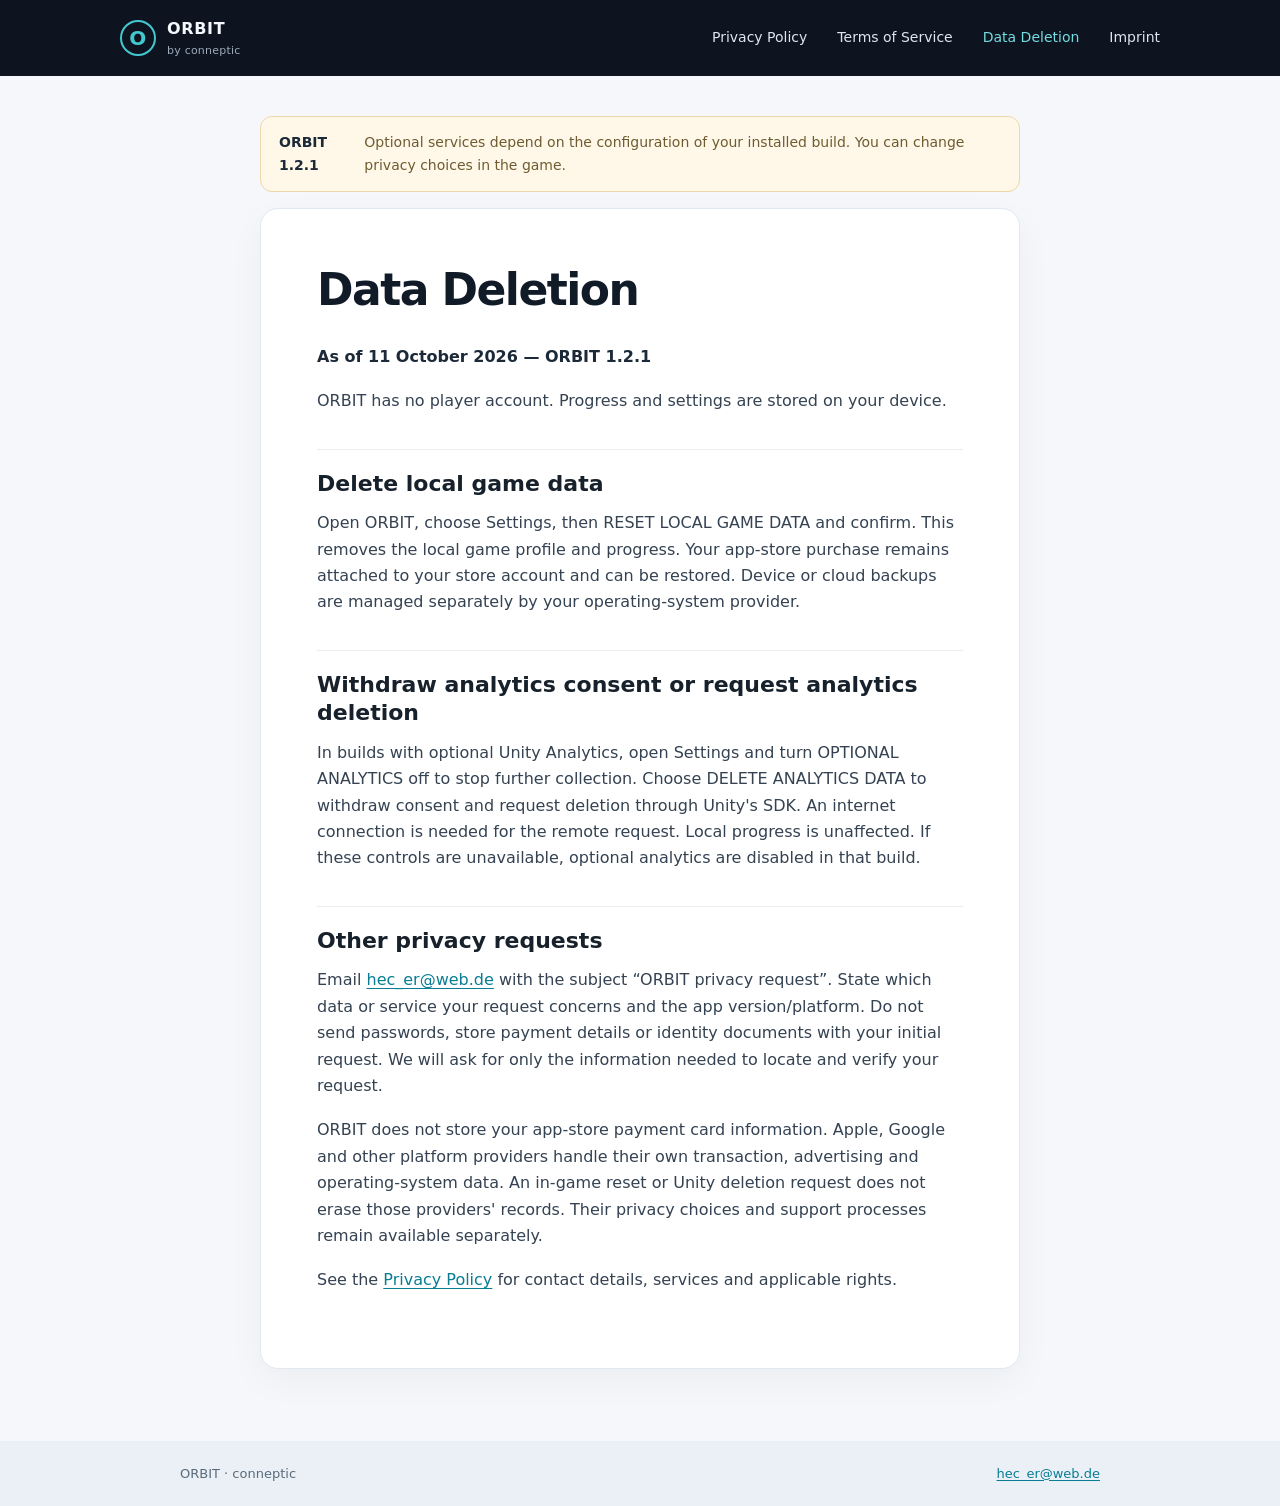
==== deletion.html @ 0f3c7fab "Publish ORBIT 1.2.1 privacy, terms and deletion pages" ====
<!doctype html>
<html lang="en">
<head>
  <meta charset="utf-8">
  <meta name="viewport" content="width=device-width, initial-scale=1">
  <meta name="color-scheme" content="light">
  <title>Data Deletion | ORBIT by conneptic</title>
  <meta name="description" content="Data Deletion for ORBIT, the mobile game by conneptic.">
  <link rel="stylesheet" href="legal.css">
</head>
<body>
  <a class="skip-link" href="#main-content">Skip to content</a>
  <header class="site-header">
    <a class="brand" href="index.html"><span class="brand-mark">O</span><span>ORBIT <small>by conneptic</small></span></a>
    <nav aria-label="Legal documents"><a href="privacy.html">Privacy Policy</a>
<a href="terms.html">Terms of Service</a>
<a href="deletion.html" aria-current="page">Data Deletion</a>
<a href="imprint.html">Imprint</a></nav>
  </header>
  <main id="main-content">
    <div class="draft-note"><strong>ORBIT 1.2.1</strong><span>Optional services depend on the configuration of your installed build. You can change privacy choices in the game.</span></div>
    <article>
      <h1>Data Deletion</h1>
      <p><strong>As of 11 October 2026 — ORBIT 1.2.1</strong></p>
<p>ORBIT has no player account. Progress and settings are stored on your device.</p>
<h2>Delete local game data</h2>
<p>Open ORBIT, choose Settings, then RESET LOCAL GAME DATA and confirm. This removes the local game profile and progress. Your app-store purchase remains attached to your store account and can be restored. Device or cloud backups are managed separately by your operating-system provider.</p>
<h2>Withdraw analytics consent or request analytics deletion</h2>
<p>In builds with optional Unity Analytics, open Settings and turn OPTIONAL ANALYTICS off to stop further collection. Choose DELETE ANALYTICS DATA to withdraw consent and request deletion through Unity's SDK. An internet connection is needed for the remote request. Local progress is unaffected. If these controls are unavailable, optional analytics are disabled in that build.</p>
<h2>Other privacy requests</h2>
<p>Email <a href="mailto:hec_er@web.de">hec_er@web.de</a> with the subject “ORBIT privacy request”. State which data or service your request concerns and the app version/platform. Do not send passwords, store payment details or identity documents with your initial request. We will ask for only the information needed to locate and verify your request.</p>
<p>ORBIT does not store your app-store payment card information. Apple, Google and other platform providers handle their own transaction, advertising and operating-system data. An in-game reset or Unity deletion request does not erase those providers' records. Their privacy choices and support processes remain available separately.</p>
<p>See the <a href="privacy.html">Privacy Policy</a> for contact details, services and applicable rights.</p>
    </article>
  </main>
  <footer><span>ORBIT &middot; conneptic</span><a href="mailto:hec_er@web.de">hec_er@web.de</a></footer>
</body>
</html>
---- legal.css ----
:root {
  color-scheme: light;
  font-family: Inter, ui-sans-serif, system-ui, -apple-system, BlinkMacSystemFont, "Segoe UI", sans-serif;
  color: #17212b;
  background: #f5f7fa;
  font-synthesis: none;
  text-rendering: optimizeLegibility;
}

* { box-sizing: border-box; }
body { margin: 0; min-width: 320px; line-height: 1.65; }
a { color: #087d93; text-underline-offset: .18em; }
a:hover { color: #075b6c; }
a:focus-visible { outline: 3px solid #f0b844; outline-offset: 3px; }
.skip-link { position: absolute; z-index: 2; top: 8px; left: 8px; padding: 10px 14px; transform: translateY(-160%); border-radius: 8px; background: #fff; color: #102131; }
.skip-link:focus { transform: translateY(0); }
.site-header {
  min-height: 76px; padding: 0 max(24px, calc((100vw - 1040px) / 2));
  display: flex; align-items: center; justify-content: space-between; gap: 24px;
  background: #0d1420; color: #f4f7fb;
}
.brand { display: inline-flex; align-items: center; gap: 11px; color: inherit; text-decoration: none; font-weight: 800; letter-spacing: .04em; }
.brand small { display: block; color: #9cabbc; font-size: 11px; font-weight: 500; letter-spacing: .02em; }
.brand-mark { width: 36px; height: 36px; display: grid; place-items: center; border: 2px solid #42c8ce; border-radius: 50%; color: #42c8ce; font-size: 20px; }
nav { display: flex; gap: clamp(12px, 3vw, 30px); }
nav a { color: #dce6ef; text-decoration: none; font-size: 14px; }
nav a[aria-current="page"] { color: #73dce0; }
main { max-width: 920px; min-height: calc(100vh - 142px); margin: 0 auto; padding: 40px 24px 72px; }
article { max-width: 760px; margin: 0 auto; padding: clamp(26px, 6vw, 56px); background: #fff; border: 1px solid #e2e8ef; border-radius: 18px; box-shadow: 0 12px 36px #1522360b; }
h1 { margin: 0 0 28px; color: #111b28; font-size: clamp(32px, 5vw, 44px); line-height: 1.15; letter-spacing: -.035em; }
h2 { margin: 34px 0 12px; padding-top: 20px; border-top: 1px solid #e9eef3; font-size: 22px; line-height: 1.3; }
h3 { margin: 24px 0 10px; font-size: 18px; }
hr { height: 1px; margin: 28px 0; border: 0; background: #e9eef3; }
p, li { color: #344252; font-size: 16px; }
p { margin: 0 0 18px; }
li { margin: 8px 0; padding-left: 4px; }
ul, ol { margin: 10px 0 22px; padding-left: 24px; }
strong { color: #1c2938; }
.draft-note { display: flex; align-items: baseline; gap: 12px; max-width: 760px; margin: 0 auto 16px; padding: 14px 18px; border: 1px solid #ecd7a6; border-radius: 12px; background: #fff8e8; color: #594619; font-size: 14px; }
.draft-note span { color: #6e5b31; }
.intro { max-width: 760px; margin: 14px auto 22px; }
.intro p { color: #586779; font-size: 18px; }
.document-list { max-width: 760px; margin: 0 auto; display: grid; gap: 12px; }
.document-list a { display: grid; grid-template-columns: 42px 1fr auto; align-items: center; column-gap: 16px; padding: 18px 20px; border: 1px solid #e2e8ef; border-radius: 14px; background: white; color: #17212b; text-decoration: none; }
.document-list a:hover { border-color: #70cbd2; box-shadow: 0 6px 20px #15223610; }
.document-list span { grid-row: span 2; color: #13889a; font-size: 13px; font-weight: 800; }
.document-list strong { font-size: 17px; }
.document-list small { color: #68788b; }
.document-list b { grid-column: 3; grid-row: 1 / span 2; color: #13889a; font-size: 22px; }
.contact-line { max-width: 760px; margin: 26px auto; color: #68788b; text-align: center; }
footer { display: flex; justify-content: space-between; gap: 16px; padding: 22px max(24px, calc((100vw - 920px) / 2)); background: #eaf0f5; color: #596a7c; font-size: 13px; }
footer a { color: #087d93; }
@media (max-width: 620px) {
  .site-header { align-items: flex-start; flex-direction: column; gap: 14px; padding: 18px 20px; }
  nav { width: 100%; justify-content: space-between; gap: 8px; }
  nav a { font-size: 12px; }
  main { padding: 22px 14px 48px; }
  article { padding: 26px 21px; border-radius: 14px; }
  .draft-note { flex-direction: column; gap: 2px; margin-bottom: 12px; }
  .document-list a { grid-template-columns: 32px 1fr auto; padding: 16px 14px; column-gap: 10px; }
  .document-list small { font-size: 12px; }
  footer { flex-direction: column; padding: 18px 20px; }
}
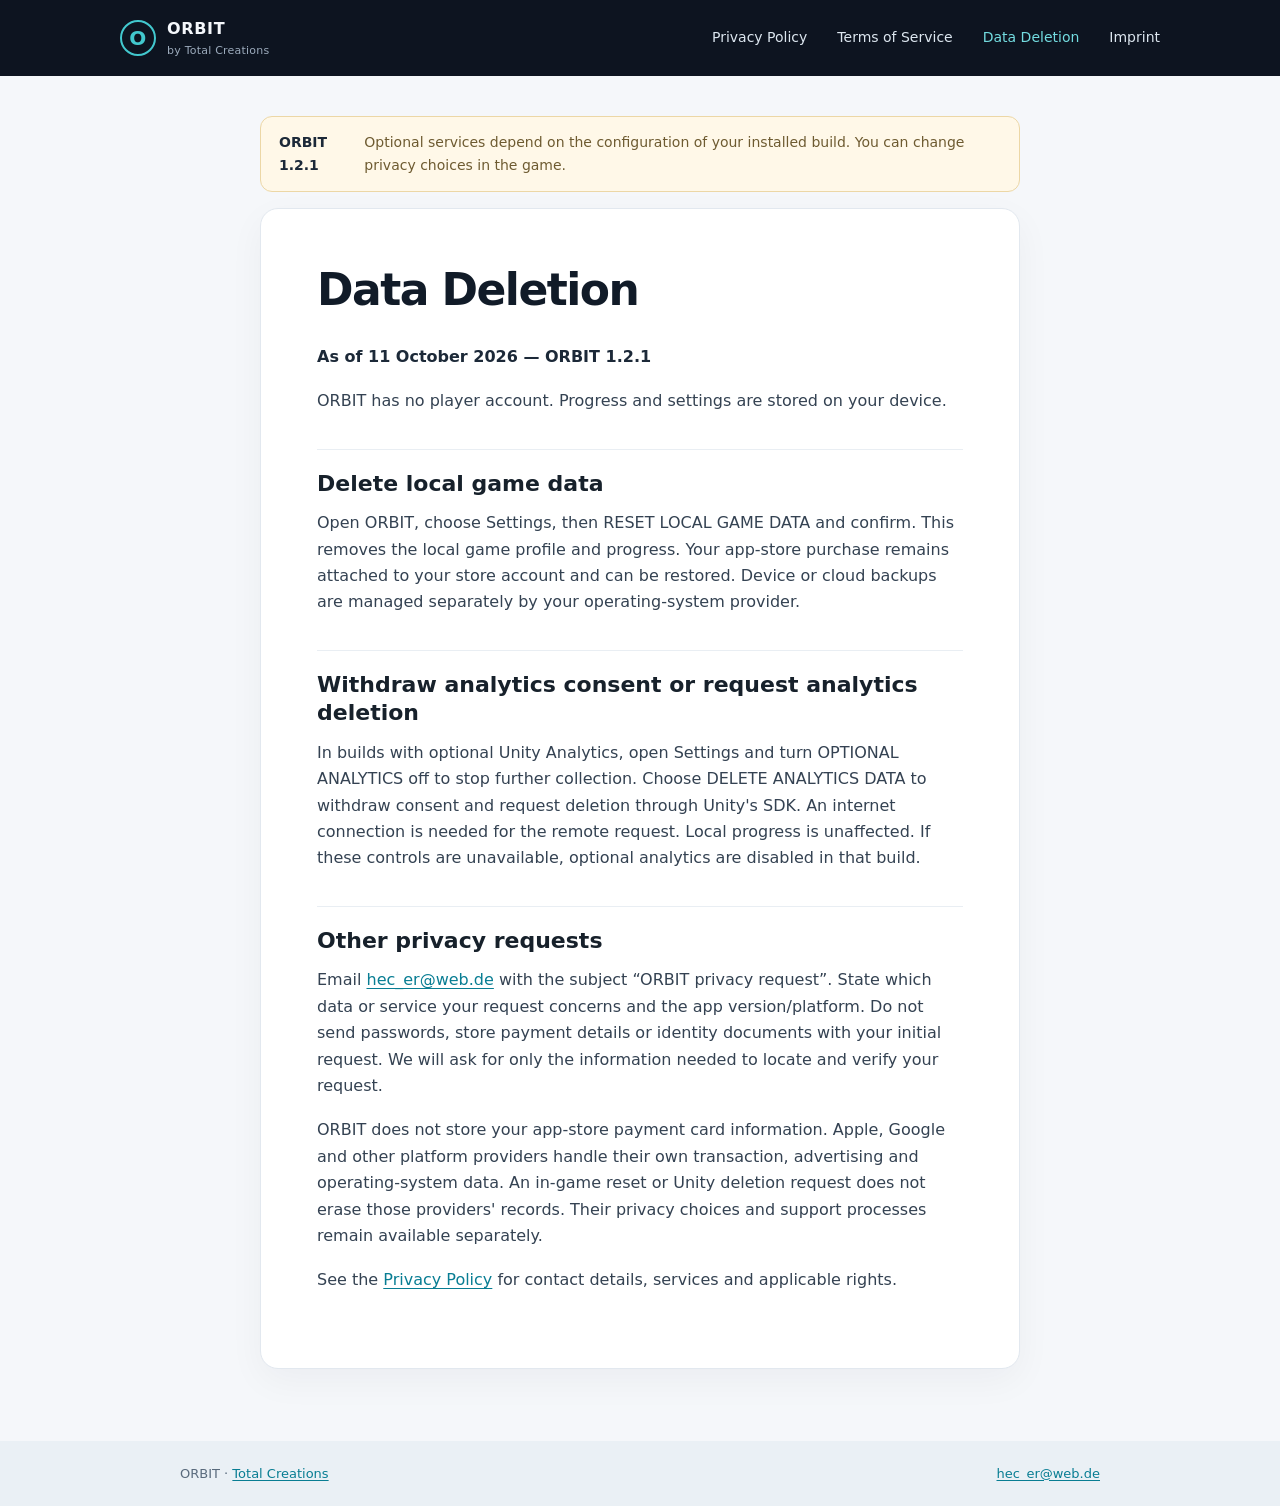
==== commit 95cd4762: "Update ORBIT publisher branding and website" ====
--- a/deletion.html
+++ b/deletion.html
@@ -4,14 +4,14 @@
   <meta charset="utf-8">
   <meta name="viewport" content="width=device-width, initial-scale=1">
   <meta name="color-scheme" content="light">
-  <title>Data Deletion | ORBIT by conneptic</title>
-  <meta name="description" content="Data Deletion for ORBIT, the mobile game by conneptic.">
+  <title>Data Deletion | ORBIT by Total Creations</title>
+  <meta name="description" content="Data Deletion for ORBIT, the mobile game by Total Creations.">
   <link rel="stylesheet" href="legal.css">
 </head>
 <body>
   <a class="skip-link" href="#main-content">Skip to content</a>
   <header class="site-header">
-    <a class="brand" href="index.html"><span class="brand-mark">O</span><span>ORBIT <small>by conneptic</small></span></a>
+    <a class="brand" href="index.html"><span class="brand-mark">O</span><span>ORBIT <small>by Total Creations</small></span></a>
     <nav aria-label="Legal documents"><a href="privacy.html">Privacy Policy</a>
 <a href="terms.html">Terms of Service</a>
 <a href="deletion.html" aria-current="page">Data Deletion</a>
@@ -33,6 +33,6 @@
 <p>See the <a href="privacy.html">Privacy Policy</a> for contact details, services and applicable rights.</p>
     </article>
   </main>
-  <footer><span>ORBIT &middot; conneptic</span><a href="mailto:hec_er@web.de">hec_er@web.de</a></footer>
+  <footer><span>ORBIT &middot; <a href="https://totalcreations.de">Total Creations</a></span><a href="mailto:hec_er@web.de">hec_er@web.de</a></footer>
 </body>
 </html>
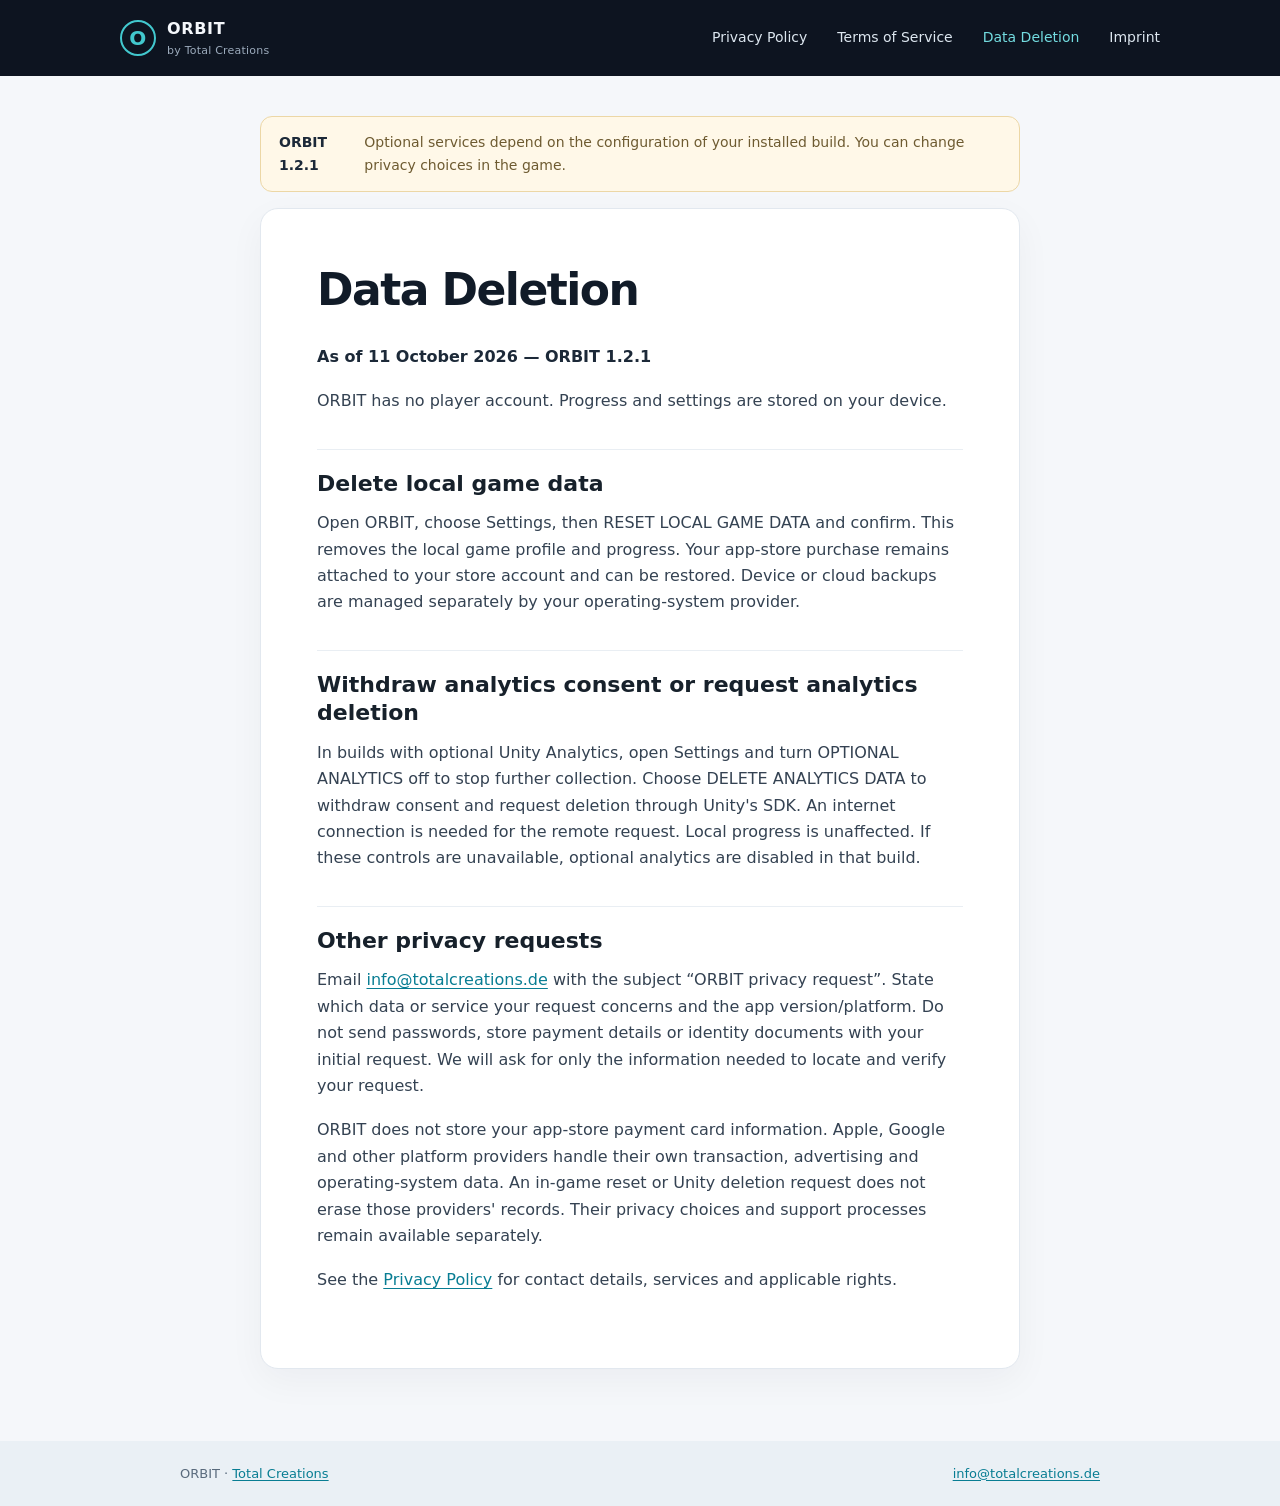
==== commit a0a3e7dc: "Update ORBIT contact email" ====
--- a/deletion.html
+++ b/deletion.html
@@ -28,11 +28,11 @@
 <h2>Withdraw analytics consent or request analytics deletion</h2>
 <p>In builds with optional Unity Analytics, open Settings and turn OPTIONAL ANALYTICS off to stop further collection. Choose DELETE ANALYTICS DATA to withdraw consent and request deletion through Unity's SDK. An internet connection is needed for the remote request. Local progress is unaffected. If these controls are unavailable, optional analytics are disabled in that build.</p>
 <h2>Other privacy requests</h2>
-<p>Email <a href="mailto:hec_er@web.de">hec_er@web.de</a> with the subject “ORBIT privacy request”. State which data or service your request concerns and the app version/platform. Do not send passwords, store payment details or identity documents with your initial request. We will ask for only the information needed to locate and verify your request.</p>
+<p>Email <a href="mailto:info@totalcreations.de">info@totalcreations.de</a> with the subject “ORBIT privacy request”. State which data or service your request concerns and the app version/platform. Do not send passwords, store payment details or identity documents with your initial request. We will ask for only the information needed to locate and verify your request.</p>
 <p>ORBIT does not store your app-store payment card information. Apple, Google and other platform providers handle their own transaction, advertising and operating-system data. An in-game reset or Unity deletion request does not erase those providers' records. Their privacy choices and support processes remain available separately.</p>
 <p>See the <a href="privacy.html">Privacy Policy</a> for contact details, services and applicable rights.</p>
     </article>
   </main>
-  <footer><span>ORBIT &middot; <a href="https://totalcreations.de">Total Creations</a></span><a href="mailto:hec_er@web.de">hec_er@web.de</a></footer>
+  <footer><span>ORBIT &middot; <a href="https://totalcreations.de">Total Creations</a></span><a href="mailto:info@totalcreations.de">info@totalcreations.de</a></footer>
 </body>
 </html>
